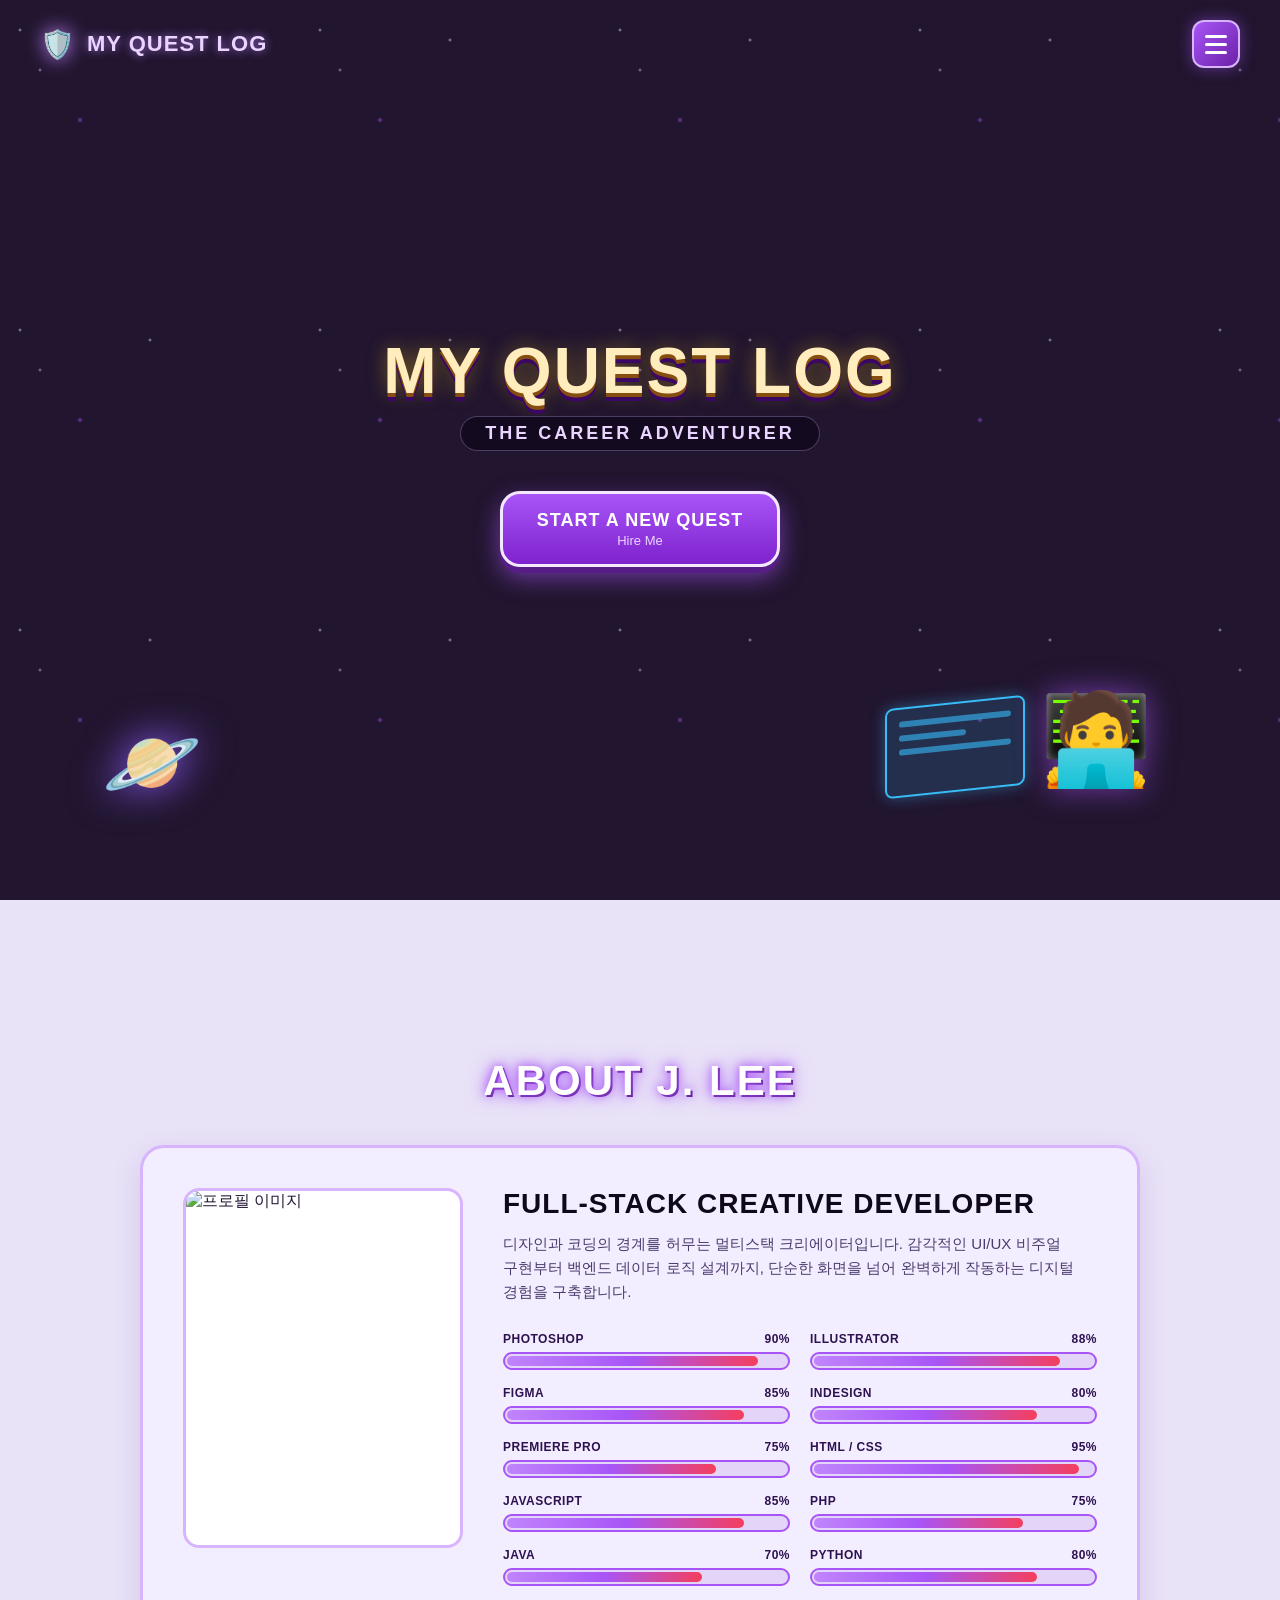
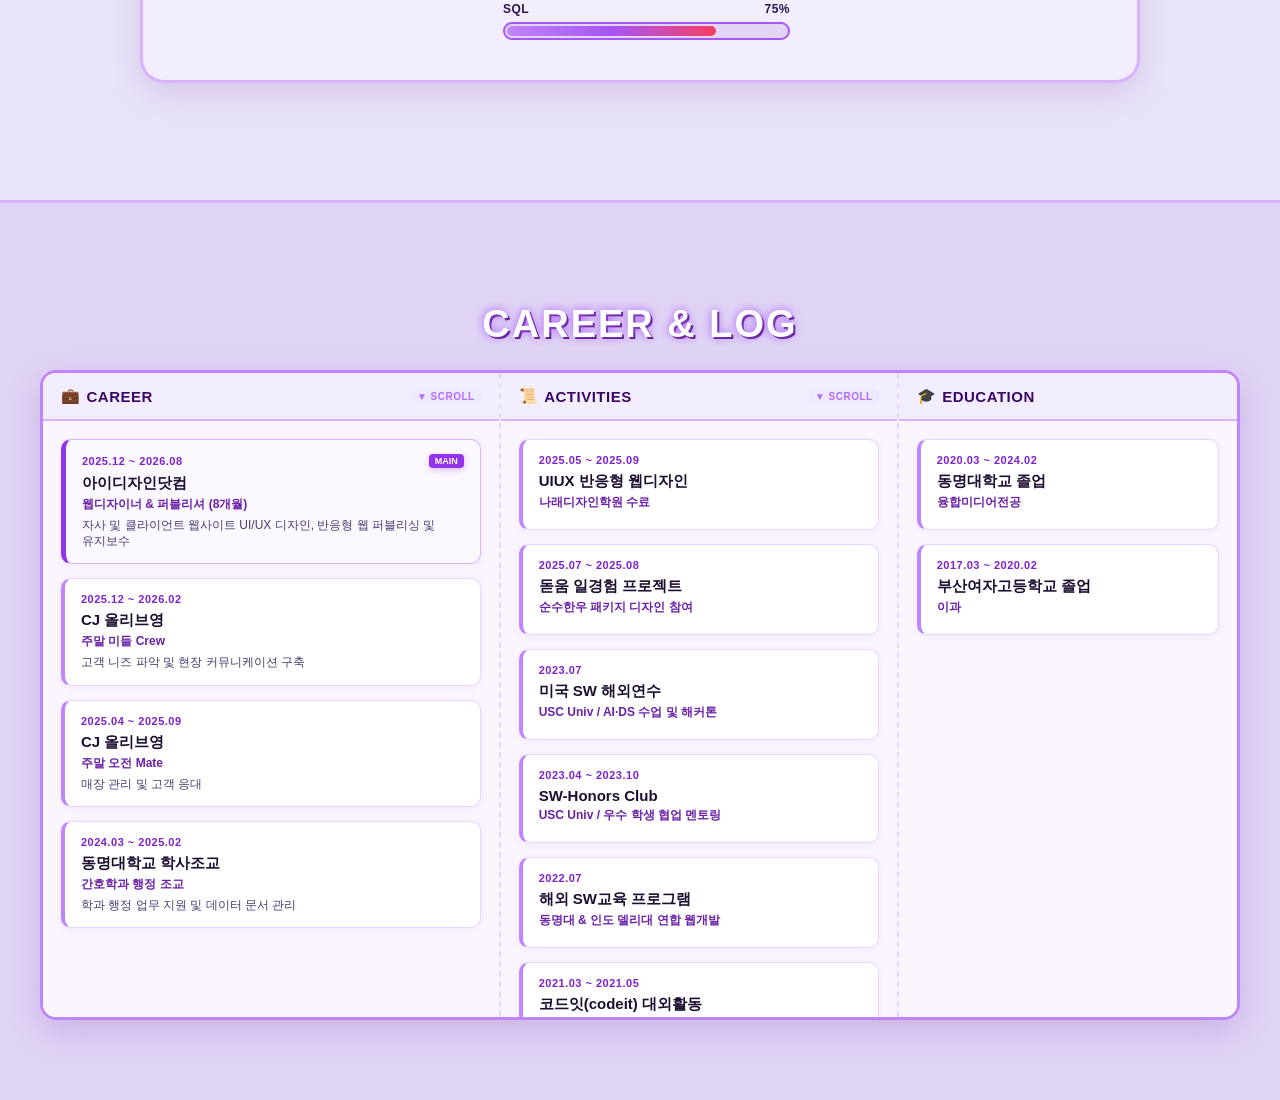
==== main.html @ 48b12a0e "head, main, about, career" ====
<!DOCTYPE html>
<html lang="ko">

<head>
    <meta charset="UTF-8">
    <meta name="viewport" content="width=device-width, initial-scale=1.0">
    <title>MY QUEST LOG</title>
    <link rel="stylesheet" href="/css/common.css">
    <link rel="stylesheet" href="/css/main.css">
    <link href="https://fonts.googleapis.com/css2?family=Outfit:wght@400;700;900&family=Noto+Sans+KR:wght@400;700;900&display=swap" rel="stylesheet">
</head>

<body>
    <!-- header -->
    <header class="header">
        <div class="logo">
            <div class="logo-icon">🛡️</div>
            <span class="logo-text">MY QUEST LOG</span>
        </div>

        <button class="hamburger-btn" id="menuToggle" aria-label="메뉴 열기">
            <span></span>
            <span></span>
            <span></span>
        </button>

        <nav class="nav-menu" id="navMenu">
            <ul class="main-menu">
                <li><a href="#">메인페이지</a></li>
                <li class="has-sub">
                    <a href="#about">자기소개 <span class="arrow">▼</span></a>
                    <ul class="sub-menu">
                        <li><a href="#about">프로필 & 능력치</a></li>
                        <li><a href="#about">성장 히스토리</a></li>
                    </ul>
                </li>
                <li class="has-sub">
                    <a href="#">경력 홈페이지 <span class="arrow">▼</span></a>
                    <ul class="sub-menu">
                        <li><a href="#">전 회사 제작 홈페이지</a></li>
                        <li><a href="#">프로젝트 갤러리</a></li>
                    </ul>
                </li>
                <li><a href="#">문의사항</a></li>
            </ul>
        </nav>
    </header>

    <script>
        const menuToggle = document.getElementById('menuToggle');
        const navMenu = document.getElementById('navMenu');

        menuToggle.addEventListener('click', () => {
            menuToggle.classList.toggle('active');
            navMenu.classList.toggle('active');
        });
    </script>

    <!-- mainSlide -->
    <div class="hero-section">
        <div class="stars-bg"></div>
        <div class="planet-bg">🪐</div>

        <div class="hero-content">
            <h1 class="main-title">MY QUEST LOG</h1>
            <div class="subtitle-badge">
                <span>THE CAREER ADVENTURER</span>
            </div>

            <a href="#about" class="quest-btn">
                <span class="btn-title">START A NEW QUEST</span>
                <span class="btn-sub">Hire Me</span>
            </a>
        </div>

        <div class="character-container">
            <div class="hud-screen">
                <div class="hud-line"></div>
                <div class="hud-line short"></div>
                <div class="hud-line"></div>
            </div>
            <div class="pixel-character">🧑‍💻</div>
        </div>
    </div>

    <!-- about me -->
   <section id="about" class="about-section">
        <h2 class="section-title">ABOUT J. LEE</h2>

        <div class="about-card">
            <div class="profile-image-box">
                <img src="/images/profile.jpg" alt="프로필 이미지">
            </div>

            <div class="profile-info">
                <h3 class="info-title">FULL-STACK CREATIVE DEVELOPER</h3>
                <p class="info-desc">
                    디자인과 코딩의 경계를 허무는 멀티스택 크리에이터입니다. 감각적인 UI/UX 비주얼 구현부터 백엔드 데이터 로직 설계까지, 단순한 화면을 넘어 완벽하게 작동하는 디지털 경험을 구축합니다.
                </p>

                <div class="skill-list">
                    <div class="skill-item">
                        <div class="skill-label">
                            <span>PHOTOSHOP</span>
                            <span class="skill-percent">90%</span>
                        </div>
                        <div class="progress-bar-wrap">
                            <div class="progress-bar" style="--target-width: 90%;"></div>
                        </div>
                    </div>

                    <div class="skill-item">
                        <div class="skill-label">
                            <span>ILLUSTRATOR</span>
                            <span class="skill-percent">88%</span>
                        </div>
                        <div class="progress-bar-wrap">
                            <div class="progress-bar" style="--target-width: 88%;"></div>
                        </div>
                    </div>

                    <div class="skill-item">
                        <div class="skill-label">
                            <span>FIGMA</span>
                            <span class="skill-percent">85%</span>
                        </div>
                        <div class="progress-bar-wrap">
                            <div class="progress-bar" style="--target-width: 85%;"></div>
                        </div>
                    </div>

                    <div class="skill-item">
                        <div class="skill-label">
                            <span>INDESIGN</span>
                            <span class="skill-percent">80%</span>
                        </div>
                        <div class="progress-bar-wrap">
                            <div class="progress-bar" style="--target-width: 80%;"></div>
                        </div>
                    </div>

                    <div class="skill-item">
                        <div class="skill-label">
                            <span>PREMIERE PRO</span>
                            <span class="skill-percent">75%</span>
                        </div>
                        <div class="progress-bar-wrap">
                            <div class="progress-bar" style="--target-width: 75%;"></div>
                        </div>
                    </div>

                    <div class="skill-item">
                        <div class="skill-label">
                            <span>HTML / CSS</span>
                            <span class="skill-percent">95%</span>
                        </div>
                        <div class="progress-bar-wrap">
                            <div class="progress-bar" style="--target-width: 95%;"></div>
                        </div>
                    </div>

                    <div class="skill-item">
                        <div class="skill-label">
                            <span>JAVASCRIPT</span>
                            <span class="skill-percent">85%</span>
                        </div>
                        <div class="progress-bar-wrap">
                            <div class="progress-bar" style="--target-width: 85%;"></div>
                        </div>
                    </div>

                    <div class="skill-item">
                        <div class="skill-label">
                            <span>PHP</span>
                            <span class="skill-percent">75%</span>
                        </div>
                        <div class="progress-bar-wrap">
                            <div class="progress-bar" style="--target-width: 75%;"></div>
                        </div>
                    </div>

                    <div class="skill-item">
                        <div class="skill-label">
                            <span>JAVA</span>
                            <span class="skill-percent">70%</span>
                        </div>
                        <div class="progress-bar-wrap">
                            <div class="progress-bar" style="--target-width: 70%;"></div>
                        </div>
                    </div>

                    <div class="skill-item">
                        <div class="skill-label">
                            <span>PYTHON</span>
                            <span class="skill-percent">80%</span>
                        </div>
                        <div class="progress-bar-wrap">
                            <div class="progress-bar" style="--target-width: 80%;"></div>
                        </div>
                    </div>

                    <div class="skill-item">
                        <div class="skill-label">
                            <span>SQL</span>
                            <span class="skill-percent">75%</span>
                        </div>
                        <div class="progress-bar-wrap">
                            <div class="progress-bar" style="--target-width: 75%;"></div>
                        </div>
                    </div>
                </div>
            </div>
        </div>
    </section>

    <!-- my career -->
    <section id="career" class="career-section">
        <h2 class="section-title">CAREER & LOG</h2>

        <div class="quest-ui-board">
            
            <div class="quest-panel">
                <div class="panel-header">
                    <span class="header-left"><span class="icon">💼</span> CAREER</span>
                    <span class="scroll-hint">▼ SCROLL</span>
                </div>
                <div class="panel-scroll-area">
                    
                    <div class="quest-item highlight">
                        <div class="item-header">
                            <span class="date">2025.12 ~ 2026.08</span>
                            <span class="badge">MAIN</span>
                        </div>
                        <h4 class="title">아이디자인닷컴</h4>
                        <p class="role">웹디자이너 & 퍼블리셔 (8개월)</p>
                        <p class="desc">자사 및 클라이언트 웹사이트 UI/UX 디자인, 반응형 웹 퍼블리싱 및 유지보수</p>
                    </div>

                    <div class="quest-item">
                        <div class="item-header">
                            <span class="date">2025.12 ~ 2026.02</span>
                        </div>
                        <h4 class="title">CJ 올리브영</h4>
                        <p class="role">주말 미들 Crew</p>
                        <p class="desc">고객 니즈 파악 및 현장 커뮤니케이션 구축</p>
                    </div>

                    <div class="quest-item">
                        <div class="item-header">
                            <span class="date">2025.04 ~ 2025.09</span>
                        </div>
                        <h4 class="title">CJ 올리브영</h4>
                        <p class="role">주말 오전 Mate</p>
                        <p class="desc">매장 관리 및 고객 응대</p>
                    </div>

                    <div class="quest-item">
                        <div class="item-header">
                            <span class="date">2024.03 ~ 2025.02</span>
                        </div>
                        <h4 class="title">동명대학교 학사조교</h4>
                        <p class="role">간호학과 행정 조교</p>
                        <p class="desc">학과 행정 업무 지원 및 데이터 문서 관리</p>
                    </div>
                </div>
            </div>

            <div class="quest-panel">
                <div class="panel-header">
                    <span class="header-left"><span class="icon">📜</span> ACTIVITIES</span>
                    <span class="scroll-hint">▼ SCROLL</span>
                </div>
                <div class="panel-scroll-area">
                    
                    <div class="quest-item">
                        <div class="item-header"><span class="date">2025.05 ~ 2025.09</span></div>
                        <h4 class="title">UIUX 반응형 웹디자인</h4>
                        <p class="role">나래디자인학원 수료</p>
                    </div>

                    <div class="quest-item">
                        <div class="item-header"><span class="date">2025.07 ~ 2025.08</span></div>
                        <h4 class="title">돋움 일경험 프로젝트</h4>
                        <p class="role">순수한우 패키지 디자인 참여</p>
                    </div>

                    <div class="quest-item">
                        <div class="item-header"><span class="date">2023.07</span></div>
                        <h4 class="title">미국 SW 해외연수</h4>
                        <p class="role">USC Univ / AI·DS 수업 및 해커톤</p>
                    </div>

                    <div class="quest-item">
                        <div class="item-header"><span class="date">2023.04 ~ 2023.10</span></div>
                        <h4 class="title">SW-Honors Club</h4>
                        <p class="role">USC Univ / 우수 학생 협업 멘토링</p>
                    </div>

                    <div class="quest-item">
                        <div class="item-header"><span class="date">2022.07</span></div>
                        <h4 class="title">해외 SW교육 프로그램</h4>
                        <p class="role">동명대 & 인도 델리대 연합 웹개발</p>
                    </div>

                    <div class="quest-item">
                        <div class="item-header"><span class="date">2021.03 ~ 2021.05</span></div>
                        <h4 class="title">코드잇(codeit) 대외활동</h4>
                        <p class="role">JAVA, Python, HTML/CSS 프로그래밍 교육</p>
                    </div>
                </div>
            </div>

            <div class="quest-panel">
                <div class="panel-header">
                    <span class="header-left"><span class="icon">🎓</span> EDUCATION</span>
                </div>
                <div class="panel-scroll-area">
                    
                    <div class="quest-item">
                        <div class="item-header"><span class="date">2020.03 ~ 2024.02</span></div>
                        <h4 class="title">동명대학교 졸업</h4>
                        <p class="role">융합미디어전공</p>
                    </div>

                    <div class="quest-item">
                        <div class="item-header"><span class="date">2017.03 ~ 2020.02</span></div>
                        <h4 class="title">부산여자고등학교 졸업</h4>
                        <p class="role">이과</p>
                    </div>
                </div>
            </div>

        </div>
    </section>


</body>

</html>
---- css/common.css ----
* { padding: 0; margin: 0; box-sizing: border-box; }
html { scroll-behavior: smooth; }
body { font-family: 'Pretendard', sans-serif; color: #241936; background: #21152f; }
ul, ol { list-style: none; }
a { color: inherit; text-decoration: none; }
button { border: 0; background: none; cursor: pointer; font-family: inherit; }
img { display: block; max-width: 100%; }
---- css/main.css ----
/* ================= HEADER ================= */
.header { position: fixed; top: 0; left: 0; width: 100%; padding: 20px 40px; display: flex; justify-content: space-between; align-items: center; z-index: 1000; /*backdrop-filter: blur(10px); background: rgba(15, 7, 26, 0.4);*/ }
.header > .logo { display: flex; align-items: center; gap: 12px; cursor: pointer; }
.header > .logo > .logo-icon { font-size: 28px; filter: drop-shadow(0 0 10px #c084fc); }
.header > .logo > .logo-text { font-size: 22px; font-weight: 900; color: #e9d5ff; letter-spacing: 1px; text-shadow: 0 0 10px rgba(192, 132, 252, 0.8); }

/* HAMBURGER BUTTON */
.header > .hamburger-btn { width: 48px; height: 48px; background: linear-gradient(135deg, #a855f7 0%, #6b21a8 100%); border: 2px solid #d8b4fe; border-radius: 12px; display: flex; flex-direction: column; justify-content: center; align-items: center; gap: 5px; cursor: pointer; box-shadow: 0 0 15px rgba(168, 85, 247, 0.5); transition: all 0.3s ease; }
.header > .hamburger-btn:hover { transform: scale(1.05); box-shadow: 0 0 25px rgba(168, 85, 247, 0.8); }
.header > .hamburger-btn > span { width: 22px; height: 3px; background-color: #ffffff; border-radius: 2px; transition: all 0.3s ease; }
.header > .hamburger-btn.active > span:nth-child(1) { transform: translateY(8px) rotate(45deg); }
.header > .hamburger-btn.active > span:nth-child(2) { opacity: 0; }
.header > .hamburger-btn.active > span:nth-child(3) { transform: translateY(-8px) rotate(-45deg); }

/* NAVIGATION MENU */
.header > .nav-menu { position: absolute; top: 80px; right: 40px; background: rgba(30, 15, 50, 0.95); border: 2px solid #a855f7; border-radius: 16px; padding: 20px; box-shadow: 0 10px 30px rgba(0, 0, 0, 0.7), 0 0 20px rgba(168, 85, 247, 0.3); opacity: 0; visibility: hidden; transform: translateY(-10px); transition: all 0.3s ease; }
.header > .nav-menu.active { opacity: 1; visibility: visible; transform: translateY(0); }
.header > .nav-menu > .main-menu { list-style: none; display: flex; flex-direction: column; gap: 12px; min-width: 200px; }
.header > .nav-menu > .main-menu > li { position: relative; }
.header > .nav-menu > .main-menu > li > a { display: flex; justify-content: space-between; align-items: center; padding: 10px 16px; font-weight: 700; font-size: 16px; color: #f3e8ff; border-radius: 8px; transition: background 0.2s ease; }
.header > .nav-menu > .main-menu > li > a:hover { background: rgba(168, 85, 247, 0.3); color: #ffffff; }
.header > .nav-menu > .main-menu > li > a > .arrow { font-size: 10px; margin-left: 8px; color: #c084fc; }

/* SUB MENU */
.header > .nav-menu > .main-menu > li > .sub-menu { list-style: none; max-height: 0; overflow: hidden; background: rgba(15, 7, 26, 0.6); border-radius: 8px; transition: max-height 0.3s ease, padding 0.3s ease; }
.header > .nav-menu > .main-menu > li.has-sub:hover > .sub-menu { max-height: 150px; padding: 8px 0; margin-top: 4px; }
.header > .nav-menu > .main-menu > li > .sub-menu > li > a { display: block; padding: 8px 24px; font-size: 14px; color: #d8b4fe; transition: color 0.2s ease; }
.header > .nav-menu > .main-menu > li > .sub-menu > li > a:hover { color: #ffffff; text-shadow: 0 0 8px #c084fc; }

/* ================= HERO SECTION ================= */
.hero-section { position: relative; width: 100%; height: 100vh; display: flex; justify-content: center; align-items: center; overflow: hidden; }
.hero-section > .stars-bg { position: absolute; width: 100%; height: 100%; background-image: radial-gradient(2px 2px at 20px 30px, #fff, rgba(0,0,0,0)), radial-gradient(2px 2px at 40px 70px, #e9d5ff, rgba(0,0,0,0)), radial-gradient(3px 3px at 80px 120px, #a855f7, rgba(0,0,0,0)), radial-gradient(2px 2px at 150px 40px, #fff, rgba(0,0,0,0)); background-size: 300px 300px; animation: twinkle 4s infinite linear; opacity: 0.6; }
.hero-section > .planet-bg { position: absolute; bottom: 10%; left: 8%; font-size: 80px; filter: drop-shadow(0 0 20px #8b5cf6); animation: floatPlanet 6s infinite ease-in-out; }

/* HERO CONTENT */
.hero-section > .hero-content { text-align: center; z-index: 10; display: flex; flex-direction: column; align-items: center; animation: fadeInUp 1s ease-out; }
.hero-section > .hero-content > .main-title { font-size: 64px; font-weight: 900; color: #ffedbe; text-shadow: 0 4px 0 #854d0e, 0 8px 0 #3b0764, 0 0 20px rgba(250, 204, 21, 0.4); letter-spacing: 2px; margin-bottom: 8px; }
.hero-section > .hero-content > .subtitle-badge { background: rgba(15, 7, 26, 0.7); border: 1px solid rgba(216, 180, 254, 0.3); padding: 6px 24px; border-radius: 20px; margin-bottom: 40px; backdrop-filter: blur(5px); }
.hero-section > .hero-content > .subtitle-badge > span { font-size: 18px; font-weight: 700; letter-spacing: 3px; color: #e9d5ff; }
.hero-section > .hero-content > .quest-btn { display: flex; flex-direction: column; align-items: center; justify-content: center; width: 280px; padding: 16px 20px; background: linear-gradient(180deg, #a855f7 0%, #7e22ce 100%); border: 3px solid #f3e8ff; border-radius: 20px; box-shadow: 0 6px 0 #581c87, 0 10px 25px rgba(168, 85, 247, 0.6); cursor: pointer; transition: all 0.2s ease; animation: pulseGlow 2s infinite ease-in-out; }
.hero-section > .hero-content > .quest-btn:hover { transform: translateY(-3px); box-shadow: 0 9px 0 #581c87, 0 15px 35px rgba(168, 85, 247, 0.9); }
.hero-section > .hero-content > .quest-btn:active { transform: translateY(3px); box-shadow: 0 3px 0 #581c87, 0 5px 15px rgba(168, 85, 247, 0.6); }
.hero-section > .hero-content > .quest-btn > .btn-title { font-size: 18px; font-weight: 900; color: #ffffff; letter-spacing: 1px; }
.hero-section > .hero-content > .quest-btn > .btn-sub { font-size: 13px; font-weight: 400; color: #f3e8ff; margin-top: 2px; opacity: 0.9; }

/* HERO CHARACTER */
.hero-section > .character-container { position: absolute; bottom: 12%; right: 10%; display: flex; align-items: flex-end; gap: 15px; z-index: 10; }
.hero-section > .character-container > .hud-screen { width: 140px; height: 90px; background: rgba(56, 189, 248, 0.15); border: 2px solid #38bdf8; border-radius: 8px; padding: 12px; box-shadow: 0 0 15px rgba(56, 189, 248, 0.4); display: flex; flex-direction: column; gap: 8px; transform: skewY(-6deg); animation: floatHUD 4s infinite ease-in-out; }
.hero-section > .character-container > .hud-screen > .hud-line { height: 6px; background: rgba(56, 189, 248, 0.6); border-radius: 3px; }
.hero-section > .character-container > .hud-screen > .hud-line.short { width: 60%; }
.hero-section > .character-container > .pixel-character { font-size: 90px; filter: drop-shadow(0 0 15px rgba(168, 85, 247, 0.6)); animation: floatCharacter 3s infinite ease-in-out; }

/* ================= ABOUT SECTION ================= */
.about-section { min-height: 100vh; padding: 120px 20px 80px; background: #e9e3f7; display: flex; flex-direction: column; align-items: center; justify-content: center; }
.about-section > .section-title { font-size: 42px; font-weight: 900; color: #ffffff; text-shadow: 0 0 10px #a855f7, 0 0 20px #a855f7, 2px 2px 0 #581c87; margin-bottom: 40px; letter-spacing: 2px; }
.about-section > .about-card { background: #f3eeff; border: 3px solid #d8b4fe; border-radius: 24px; padding: 40px; width: 100%; max-width: 1000px; display: flex; gap: 40px; box-shadow: 0 10px 30px rgba(107, 33, 168, 0.15); }

/* PROFILE BOX */
.about-section > .about-card > .profile-image-box { flex-shrink: 0; width: 280px; height: 360px; border: 3px solid #d8b4fe; border-radius: 16px; overflow: hidden; background: #ffffff; }
.about-section > .about-card > .profile-image-box > img { width: 100%; height: 100%; object-fit: cover; }

/* PROFILE INFO & SKILLS */
.about-section > .about-card > .profile-info { flex: 1; display: flex; flex-direction: column; justify-content: center; color: #1e0f32; }
.about-section > .about-card > .profile-info > .info-title { font-size: 28px; font-weight: 900; margin-bottom: 12px; color: #0f071a; letter-spacing: 1px; }
.about-section > .about-card > .profile-info > .info-desc { font-size: 15px; line-height: 1.6; color: #4c3b6e; margin-bottom: 28px; word-break: keep-all; }
.about-section > .about-card > .profile-info > .skill-list { display: grid; grid-template-columns: repeat(2, 1fr); gap: 16px 20px; }
.about-section > .about-card > .profile-info > .skill-list > .skill-item { display: flex; flex-direction: column; }
.about-section > .about-card > .profile-info > .skill-list > .skill-item > .skill-label { display: flex; justify-content: space-between; font-weight: 700; font-size: 12px; color: #2e1250; margin-bottom: 6px; letter-spacing: 0.5px; }
.about-section > .about-card > .profile-info > .skill-list > .skill-item > .progress-bar-wrap { position: relative; width: 100%; height: 18px; background: #e2d5f8; border: 2px solid #a855f7; border-radius: 10px; display: flex; align-items: center; padding: 2px; }
.about-section > .about-card > .profile-info > .skill-list > .skill-item > .progress-bar-wrap > .progress-bar { width: var(--target-width); height: 100%; background: linear-gradient(90deg, #c084fc 0%, #a855f7 50%, #f43f5e 100%); border-radius: 6px; position: relative; overflow: hidden; animation: fillBar 1.5s cubic-bezier(0.1, 0.8, 0.3, 1) forwards; }
.about-section > .about-card > .profile-info > .skill-list > .skill-item > .progress-bar-wrap > .progress-bar::after { content: ''; position: absolute; top: 0; left: -100%; width: 100%; height: 100%; background: linear-gradient(90deg, transparent, rgba(255, 255, 255, 0.6), transparent); animation: shimmer 2s infinite; }
.about-section > .about-card > .profile-info > .skill-list > .skill-item > .progress-bar-wrap > .level-badge { position: absolute; right: -10px; width: 26px; height: 26px; background: #6b21a8; border: 2px solid #d8b4fe; color: #ffffff; font-size: 11px; font-weight: 900; display: flex; align-items: center; justify-content: center; clip-path: polygon(50% 0%, 100% 25%, 100% 75%, 50% 100%, 0% 75%, 0% 25%); z-index: 2; }

/* ================= KEYFRAMES (게이지 충전 & 광원 효과) ================= */
@keyframes fillBar { 0% { width: 0%; } 100% { width: var(--target-width); } }
@keyframes shimmer { 0% { left: -100%; } 100% { left: 200%; } }


/* ================= CAREER SECTION (100vh 고정) ================= */
.career-section { height: 100vh; padding: 100px 20px 80px; background: #dfd4f5; display: flex; flex-direction: column; align-items: center; justify-content: center; overflow: hidden; box-sizing: border-box; border-top: 3px solid #d8b4fe; }
.career-section > .section-title { font-size: 38px; font-weight: 900; color: #ffffff; text-shadow: 0 0 10px #a855f7, 2px 2px 0 #581c87; margin-bottom: 24px; letter-spacing: 2px; }

/* QUEST UI BOARD (게임 창 프레임) */
.career-section > .quest-ui-board { width: 100%; max-width: 1200px; height: calc(100vh - 200px); background: #ffffff; border: 3px solid #c084fc; border-radius: 16px; box-shadow: 0 12px 35px rgba(107, 33, 168, 0.18); display: grid; grid-template-columns: 1.15fr 1fr 0.85fr; gap: 0; overflow: hidden; }

/* QUEST PANEL (각 열) */
.career-section > .quest-ui-board > .quest-panel { background: #faf5ff; display: flex; flex-direction: column; overflow: hidden; border-right: 2px dashed #e9d5ff; }
.career-section > .quest-ui-board > .quest-panel:last-child { border-right: none; }
.career-section > .quest-ui-board > .quest-panel > .panel-header { background: #f3eeff; border-bottom: 2px solid #d8b4fe; padding: 14px 18px; font-size: 15px; font-weight: 900; color: #3b0764; letter-spacing: 0.5px; display: flex; justify-content: space-between; align-items: center; flex-shrink: 0; }
.career-section > .quest-ui-board > .quest-panel > .panel-header > .header-left { display: flex; align-items: center; gap: 6px; }

/* 조그만 스크롤 안내 멘트 스타일 */
.career-section > .quest-ui-board > .quest-panel > .panel-header > .scroll-hint { font-size: 10px; font-weight: 800; color: #a855f7; background: #ede9fe; padding: 2px 6px; border-radius: 4px; letter-spacing: 0.5px; opacity: 0.85; animation: pulseHint 2s infinite; }

/* 내부 스크롤 영역 */
.career-section > .quest-ui-board > .quest-panel > .panel-scroll-area { flex: 1; overflow-y: auto; padding: 18px; display: flex; flex-direction: column; gap: 14px; }

/* 커스텀 스크롤바 */
.career-section > .quest-ui-board > .quest-panel > .panel-scroll-area::-webkit-scrollbar { width: 6px; }
.career-section > .quest-ui-board > .quest-panel > .panel-scroll-area::-webkit-scrollbar-track { background: #f3eeff; border-radius: 4px; }
.career-section > .quest-ui-board > .quest-panel > .panel-scroll-area::-webkit-scrollbar-thumb { background: #c084fc; border-radius: 4px; }

/* QUEST ITEM (퀘스트 카드) */
.career-section > .quest-ui-board > .quest-panel > .panel-scroll-area > .quest-item { background: #ffffff; border: 1.5px solid #e9d5ff; border-left: 4px solid #c084fc; border-radius: 10px; padding: 14px 16px; transition: all 0.2s ease; cursor: default; box-shadow: 0 2px 8px rgba(107, 33, 168, 0.05); }
.career-section > .quest-ui-board > .quest-panel > .panel-scroll-area > .quest-item:hover { border-left-color: #9333ea; transform: translateY(-2px); box-shadow: 0 6px 15px rgba(168, 85, 247, 0.15); }

/* MAIN QUEST HIGHLIGHT */
.career-section > .quest-ui-board > .quest-panel > .panel-scroll-area > .quest-item.highlight { background: #fcf8ff; border: 1.5px solid #d8b4fe; border-left: 5px solid #9333ea; }
.career-section > .quest-ui-board > .quest-panel > .panel-scroll-area > .quest-item.highlight:hover { border-left-color: #6b21a8; box-shadow: 0 6px 15px rgba(147, 51, 234, 0.2); }

/* TEXT & BADGE STYLING */
.career-section > .quest-ui-board > .quest-panel > .panel-scroll-area > .quest-item > .item-header { display: flex; justify-content: space-between; align-items: center; margin-bottom: 6px; }
.career-section > .quest-ui-board > .quest-panel > .panel-scroll-area > .quest-item > .item-header > .date { font-size: 11px; color: #7e22ce; font-weight: 800; letter-spacing: 0.5px; }
.career-section > .quest-ui-board > .quest-panel > .panel-scroll-area > .quest-item > .item-header > .badge { padding: 2px 6px; font-size: 9px; font-weight: 900; color: #ffffff; background: #9333ea; border-radius: 4px; box-shadow: 0 2px 6px rgba(147, 51, 234, 0.3); }
.career-section > .quest-ui-board > .quest-panel > .panel-scroll-area > .quest-item > .title { font-size: 15px; font-weight: 900; color: #1e0f32; margin-bottom: 3px; }
.career-section > .quest-ui-board > .quest-panel > .panel-scroll-area > .quest-item > .role { font-size: 12px; font-weight: 700; color: #6b21a8; margin-bottom: 4px; }
.career-section > .quest-ui-board > .quest-panel > .panel-scroll-area > .quest-item > .desc { font-size: 12px; color: #4c3b6e; line-height: 1.35; word-break: keep-all; }

/* 스크롤 힌트 깜빡이는 애니메이션 */
@keyframes pulseHint { 
    0%, 100% { opacity: 0.6; } 
    50% { opacity: 1; } 
}


/* ================= SCROLL ANIMATION CLASSES ================= */
.reveal-item { opacity: 0; transform: translateY(40px); transition: all 0.6s cubic-bezier(0.25, 0.8, 0.25, 1); }
.reveal-item.active { opacity: 1; transform: translateY(0); }
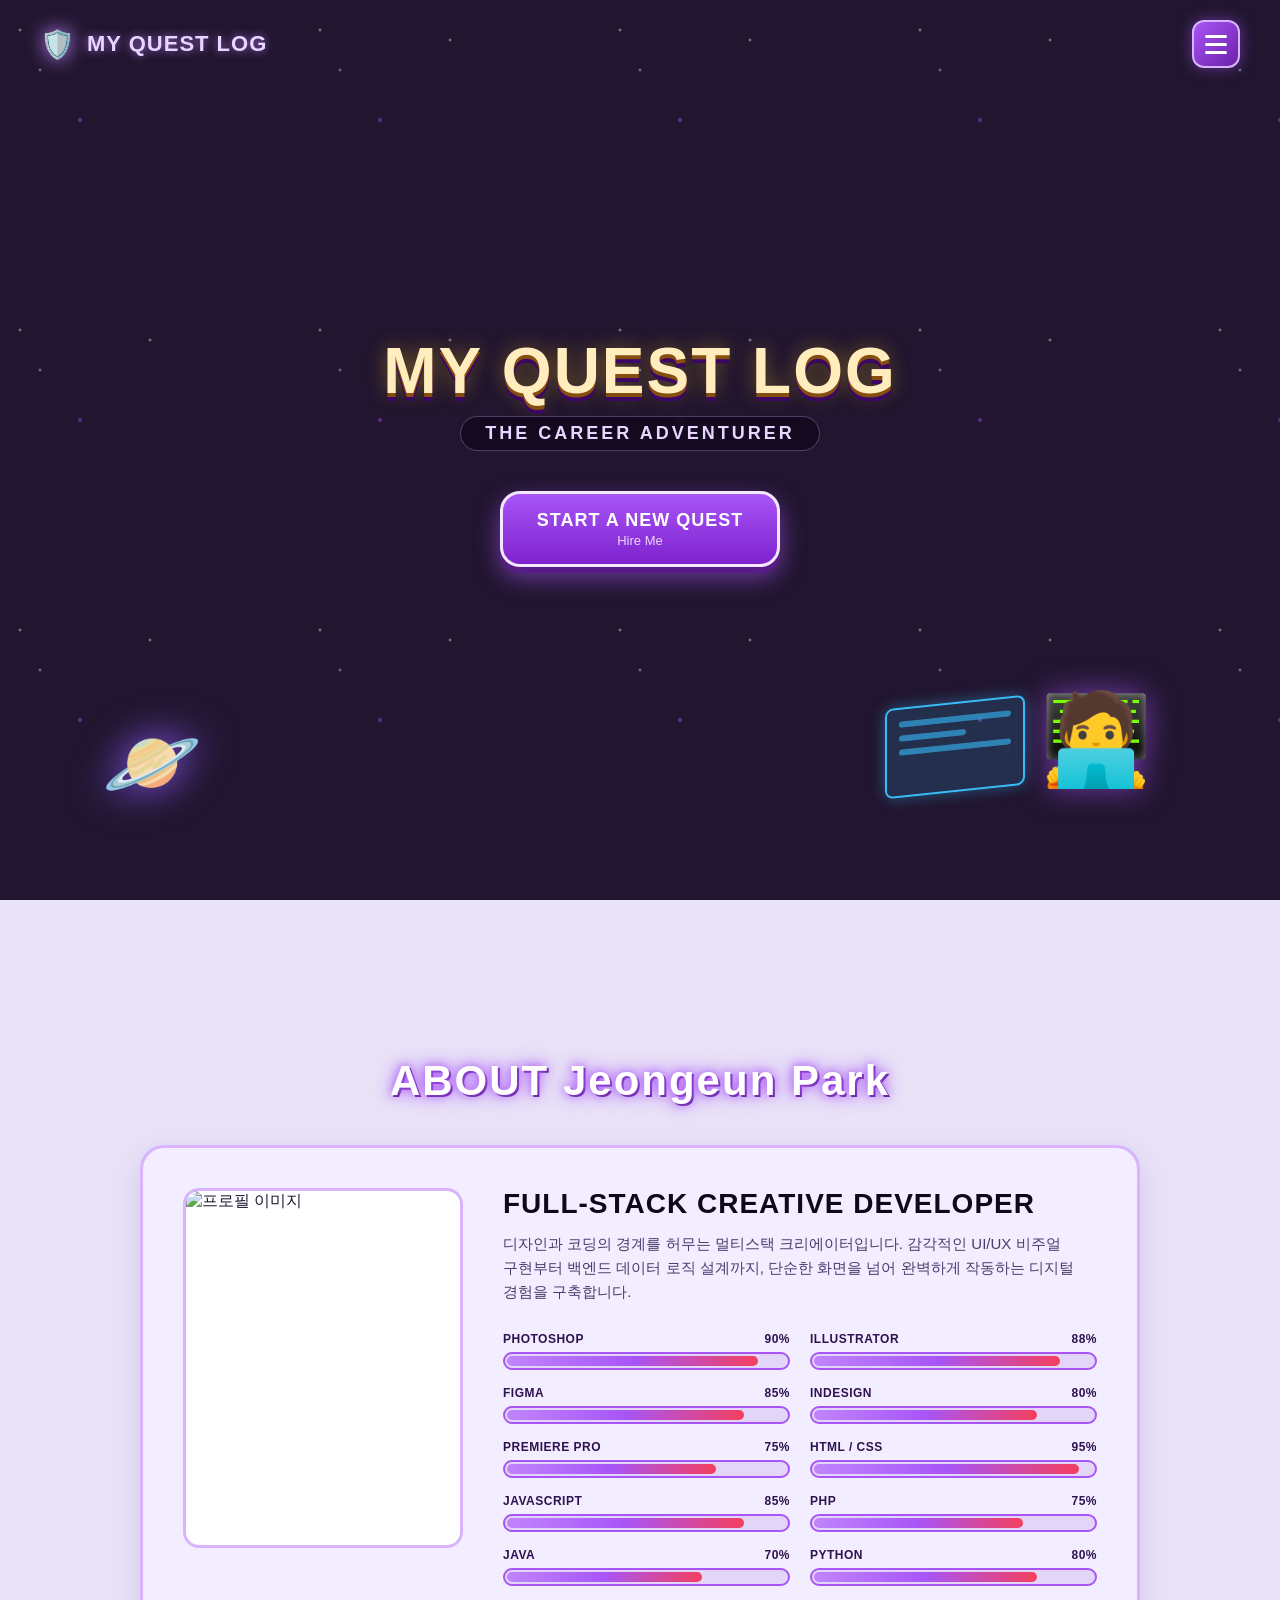
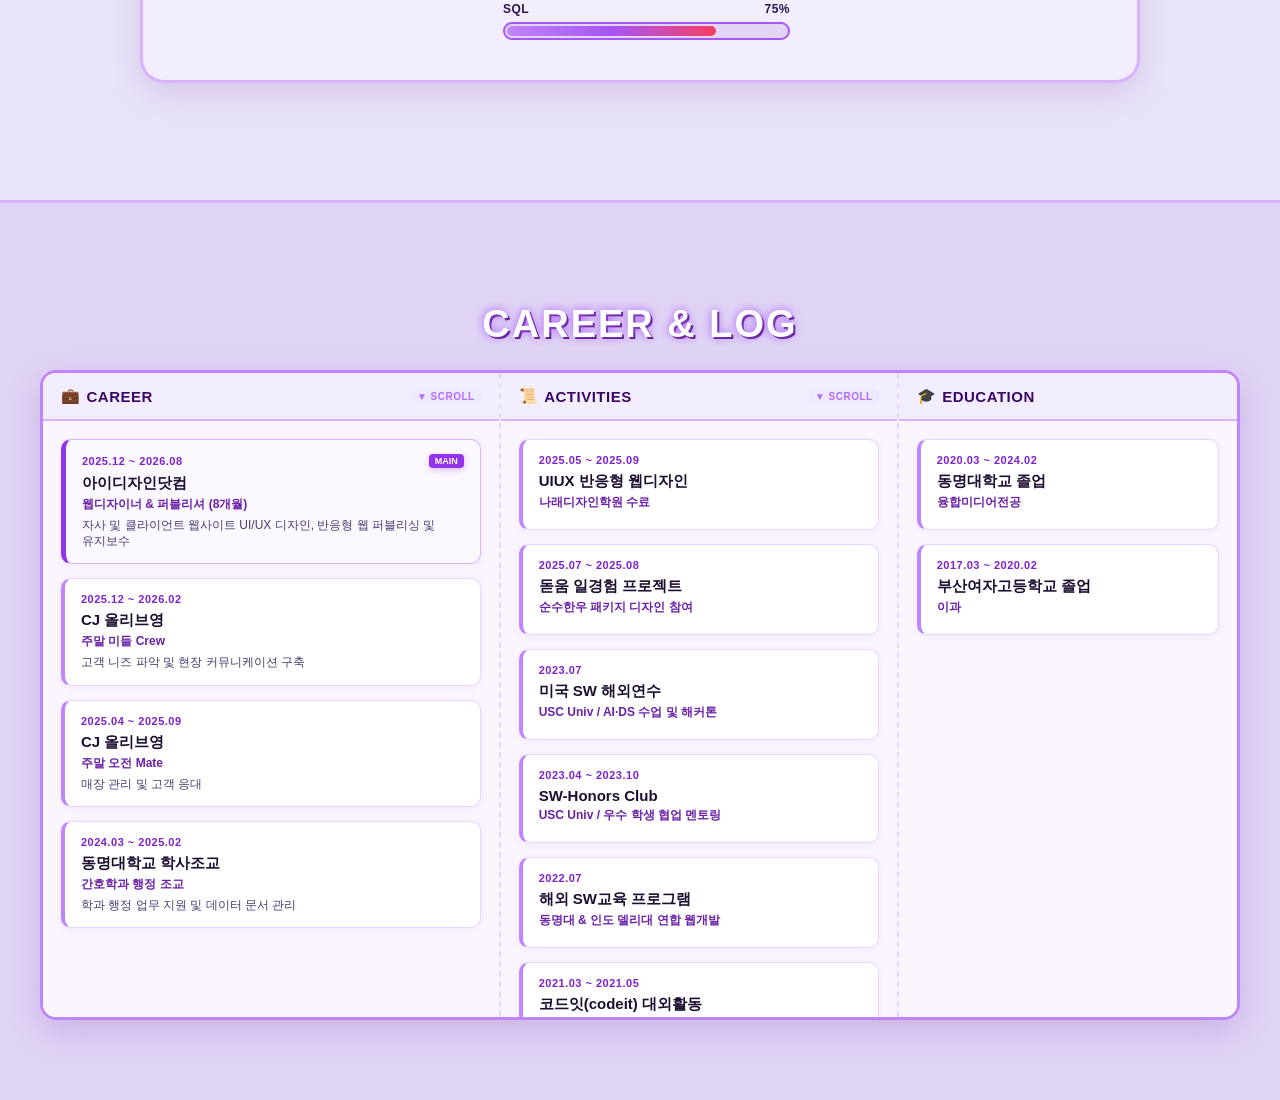
==== commit e2a5eccd: "메인 페이지 수정" ====
--- a/main.html
+++ b/main.html
@@ -85,7 +85,7 @@
 
     <!-- about me -->
    <section id="about" class="about-section">
-        <h2 class="section-title">ABOUT J. LEE</h2>
+        <h2 class="section-title">ABOUT Jeongeun Park</h2>
 
         <div class="about-card">
             <div class="profile-image-box">
